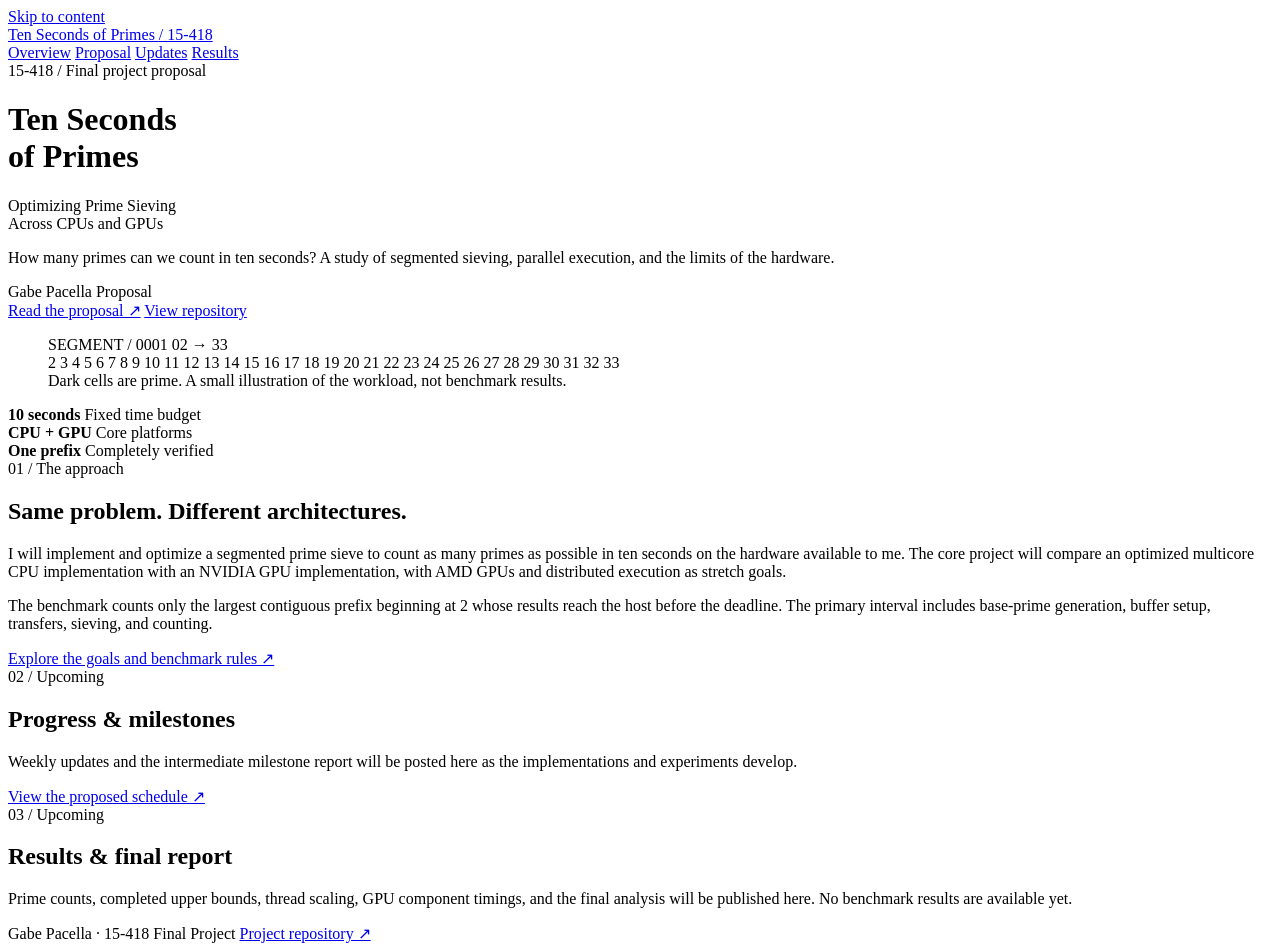
==== index.html @ 46bc1821 "Add Ten Seconds of Primes project homepage Initial HTML structure for the 'Ten Seconds of Primes' pr" ====
<!doctype html>
<html lang="en">
<head>
<meta charset="utf-8">
<meta name="viewport" content="width=device-width, initial-scale=1">
<meta name="description" content="Ten Seconds of Primes: a 15-418 final project investigating segmented prime sieving on multicore CPUs and NVIDIA GPUs.">
<meta name="theme-color" content="#18342e">
<title>Overview | Ten Seconds of Primes</title>
<link rel="stylesheet" href="styles.css">
</head>
<body>
<a class="skip" href="#main">Skip to content</a>
<header>
<div class="wrap">
<a class="brand" href="index.html">Ten Seconds of Primes <span>/ 15-418</span>
</a>
<nav aria-label="Main navigation">
<a href="index.html" aria-current="page">Overview</a>
<a href="proposal.html" >Proposal</a>
<a href="index.html#updates">Updates</a>
<a href="index.html#results">Results</a>
</nav>
</div>
</header>
<main class="wrap" id="main">
<div class="hero hero-grid">
<div>
<div class="eyebrow">15-418 / Final project proposal</div>
<h1>Ten Seconds<br>of Primes</h1>
<p class="subtitle">Optimizing Prime Sieving<br>Across CPUs and GPUs</p>
<p class="lead">How many primes can we count in ten seconds? A study of segmented sieving, parallel execution, and the limits of the hardware.</p>
<div class="meta">
<span>Gabe Pacella</span>
<span class="status">Proposal</span>
</div>
<div class="actions">
<a class="button" href="proposal.html">Read the proposal ↗</a>
<a class="text-link" href="https://github.com/gpack2/15418-final-project">View repository</a>
</div>
</div>
<figure class="sieve" aria-label="Illustration of prime sieving from 2 through 33">
<div class="sieve-head">
<span>SEGMENT / 0001</span>
<span>02 → 33</span>
</div>
<div class="numbers" aria-hidden="true">
<span class="number prime">2</span>
<span class="number prime">3</span>
<span class="number ">4</span>
<span class="number prime">5</span>
<span class="number ">6</span>
<span class="number prime">7</span>
<span class="number ">8</span>
<span class="number ">9</span>
<span class="number ">10</span>
<span class="number prime">11</span>
<span class="number ">12</span>
<span class="number prime">13</span>
<span class="number ">14</span>
<span class="number ">15</span>
<span class="number ">16</span>
<span class="number prime">17</span>
<span class="number ">18</span>
<span class="number prime">19</span>
<span class="number ">20</span>
<span class="number ">21</span>
<span class="number ">22</span>
<span class="number prime">23</span>
<span class="number ">24</span>
<span class="number ">25</span>
<span class="number ">26</span>
<span class="number ">27</span>
<span class="number ">28</span>
<span class="number prime">29</span>
<span class="number ">30</span>
<span class="number prime">31</span>
<span class="number ">32</span>
<span class="number ">33</span>
</div>
<figcaption>Dark cells are prime. A small illustration of the workload, not benchmark results.</figcaption>
</figure>
</div>
<div class="metrics" aria-label="Project scope">
<div class="metric">
<strong>10 seconds</strong>
<span>Fixed time budget</span>
</div>
<div class="metric">
<strong>CPU + GPU</strong>
<span>Core platforms</span>
</div>
<div class="metric">
<strong>One prefix</strong>
<span>Completely verified</span>
</div>
</div>
<div class="grid">
<div class="label">01 / The approach</div>
<div>
<section class="entry">
<h2>Same problem. Different architectures.</h2>
<p>I will implement and optimize a segmented prime sieve to count as many primes as possible in ten seconds on the hardware available to me. The core project will compare an optimized multicore CPU implementation with an NVIDIA GPU implementation, with AMD GPUs and distributed execution as stretch goals.</p>
<p>The benchmark counts only the largest contiguous prefix beginning at 2 whose results reach the host before the deadline. The primary interval includes base-prime generation, buffer setup, transfers, sieving, and counting.</p>
<a class="text-link" href="proposal.html#goals">Explore the goals and benchmark rules ↗</a>
</section>
<section class="entry" id="updates">
<div class="report-tag">02 / Upcoming</div>
<h2>Progress &amp; milestones</h2>
<p>Weekly updates and the intermediate milestone report will be posted here as the implementations and experiments develop.</p>
<a class="text-link" href="proposal.html#schedule">View the proposed schedule ↗</a>
</section>
<section class="entry" id="results">
<div class="report-tag">03 / Upcoming</div>
<h2>Results &amp; final report</h2>
<p>Prime counts, completed upper bounds, thread scaling, GPU component timings, and the final analysis will be published here. No benchmark results are available yet.</p>
</section>
</div>
</div>
</main>
<footer>
<div class="wrap">
<span>Gabe Pacella · 15-418 Final Project</span>
<a href="https://github.com/gpack2/15418-final-project">Project repository ↗</a>
</div>
</footer>
</body>
</html>
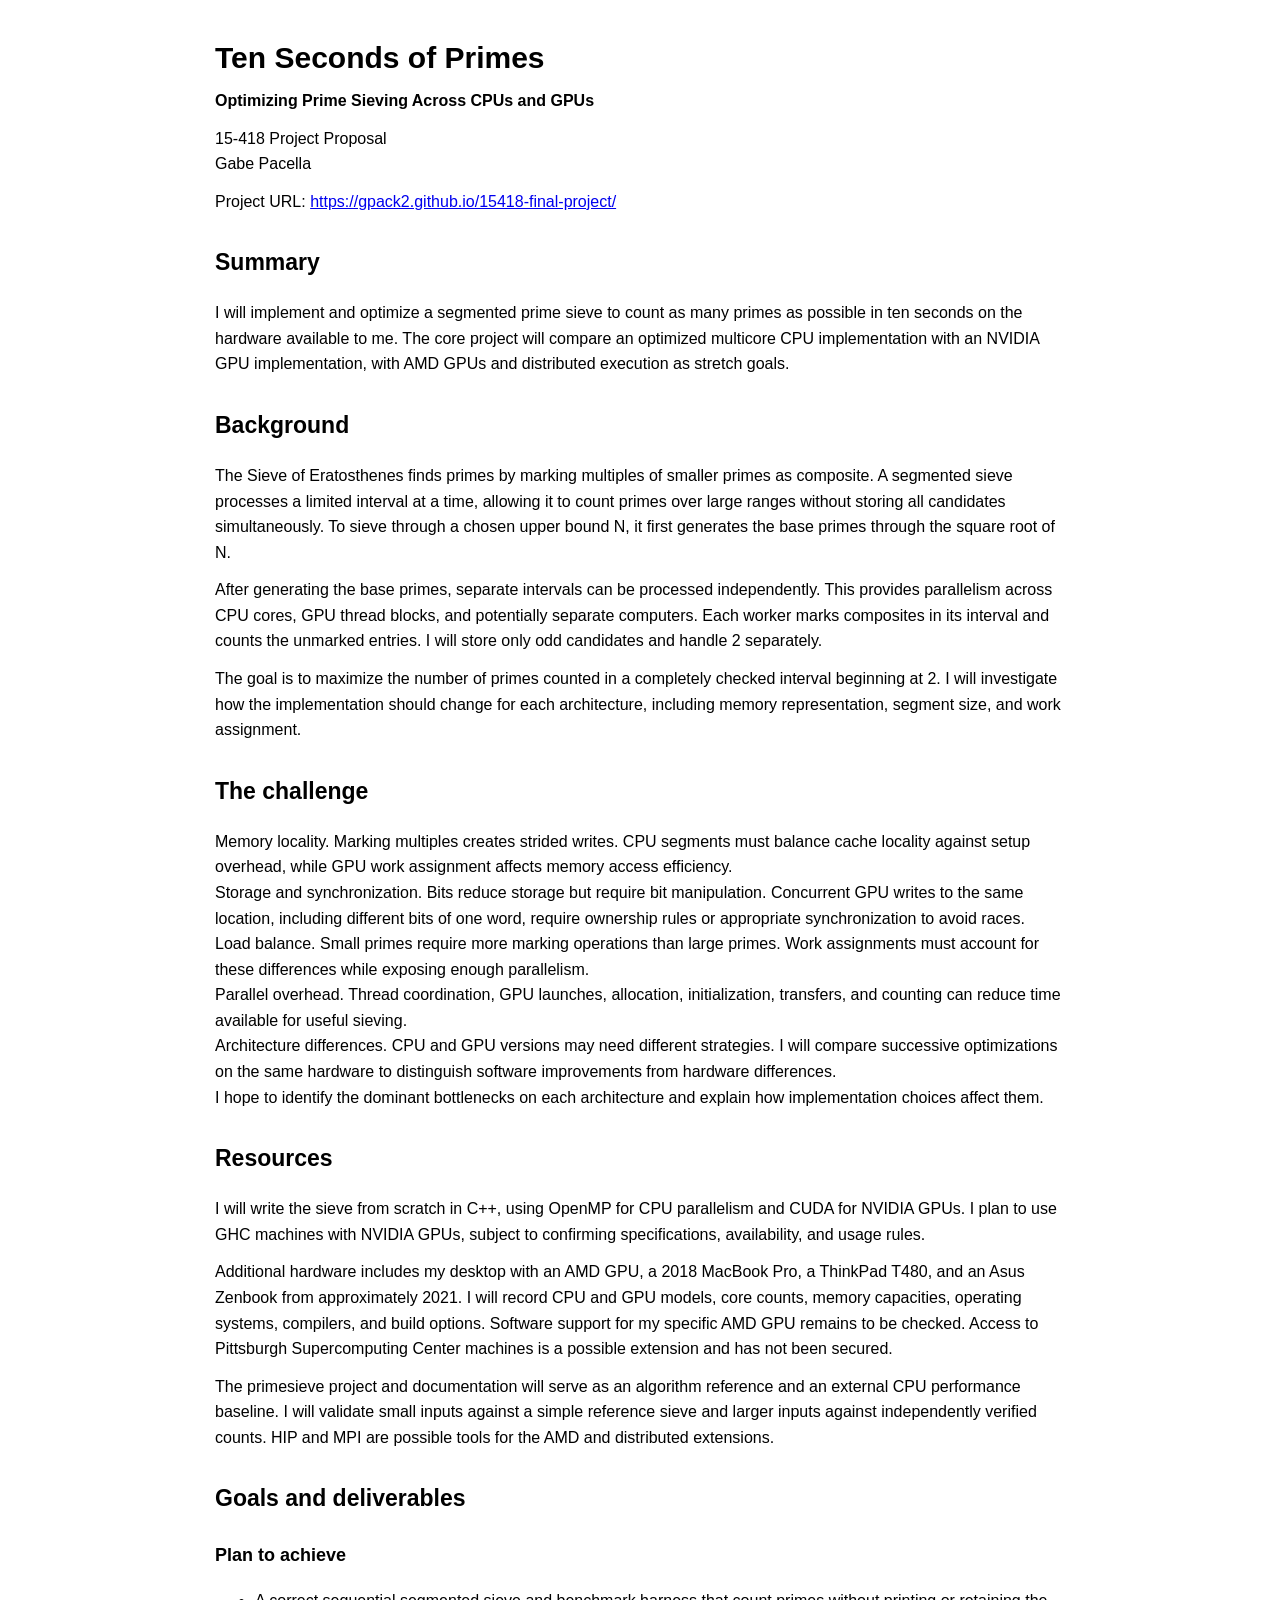
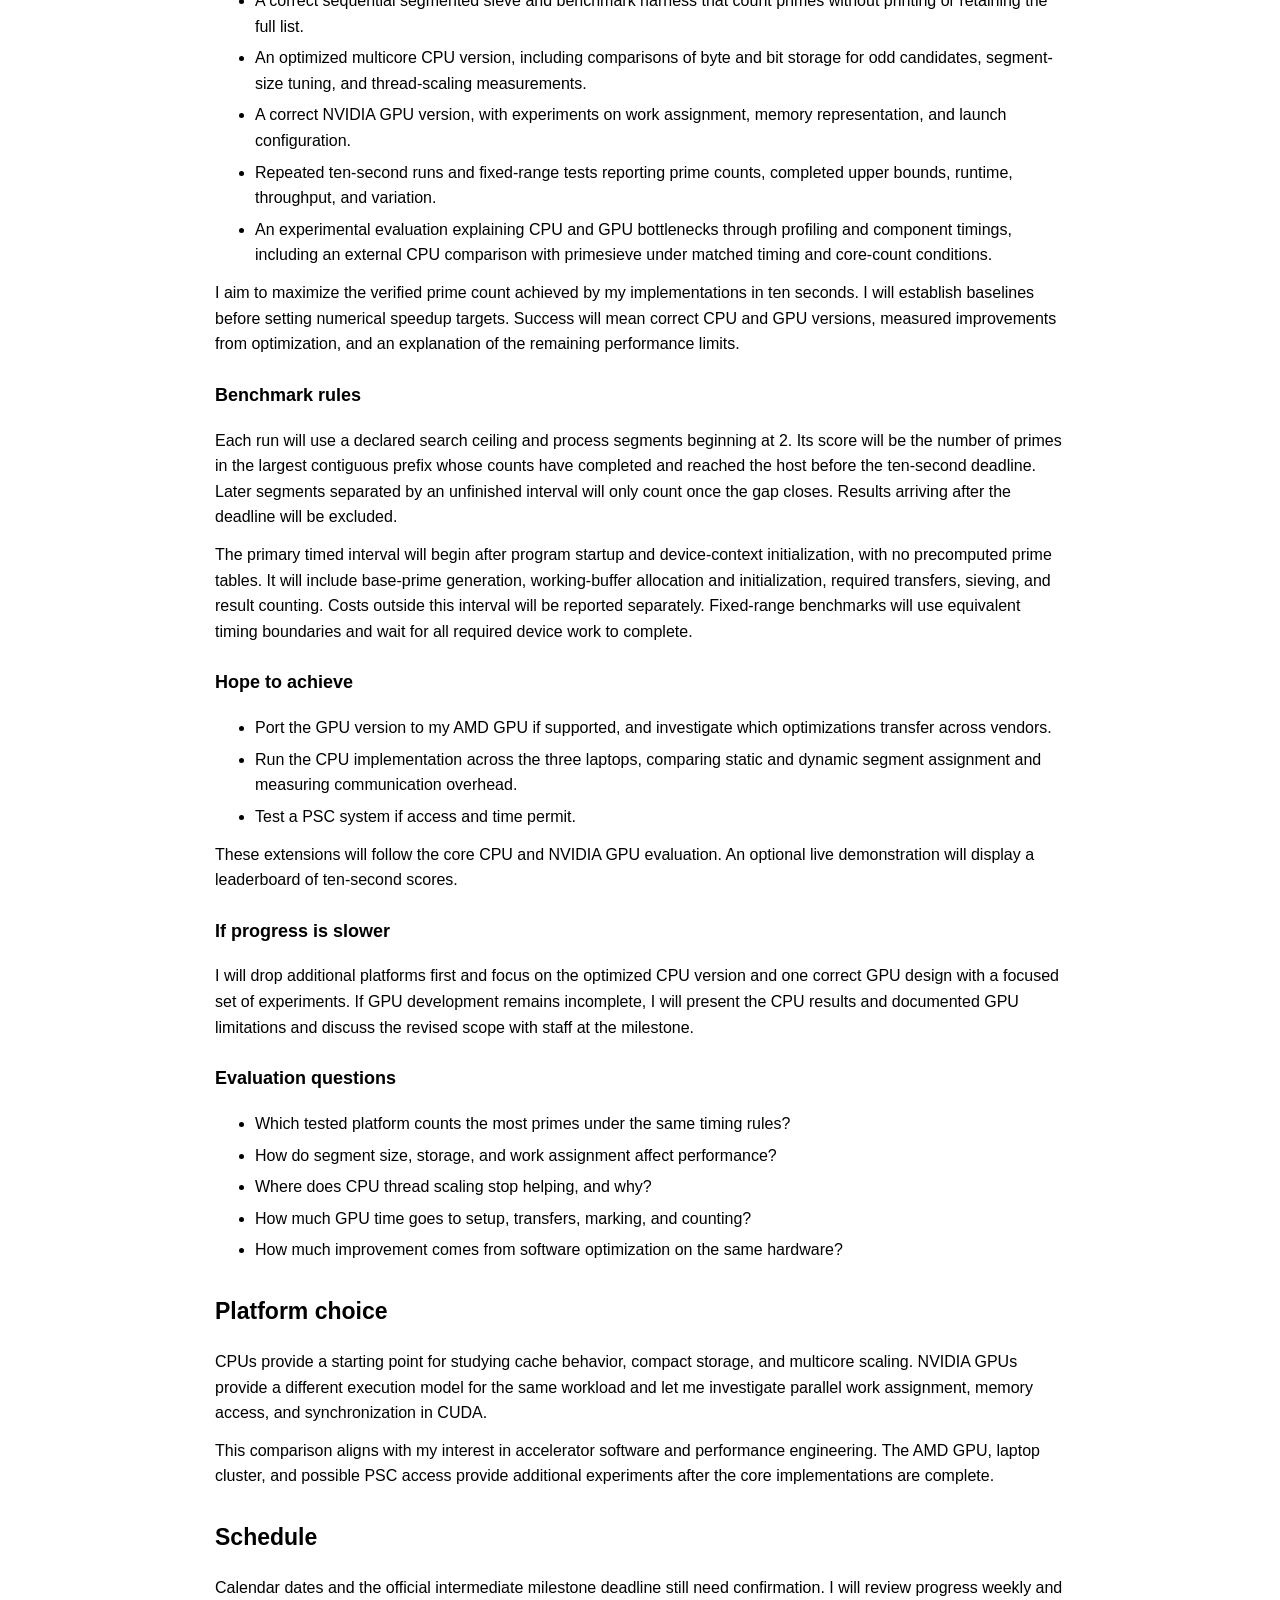
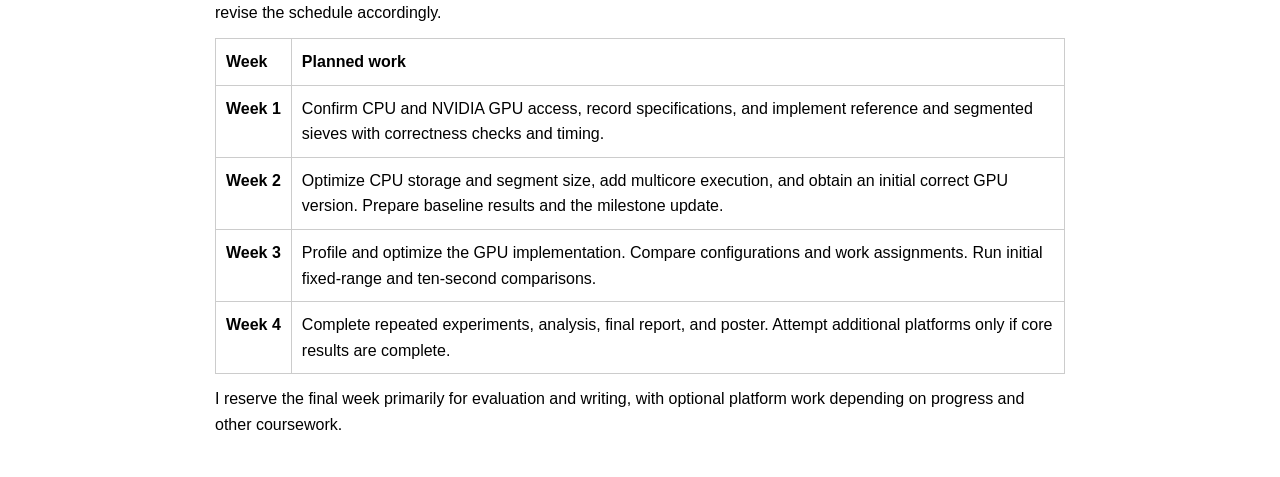
==== commit 8faf20ca: "Simplify website to a single plain white proposal page" ====
--- a/index.html
+++ b/index.html
@@ -3,125 +3,118 @@
 <head>
 <meta charset="utf-8">
 <meta name="viewport" content="width=device-width, initial-scale=1">
-<meta name="description" content="Ten Seconds of Primes: a 15-418 final project investigating segmented prime sieving on multicore CPUs and NVIDIA GPUs.">
-<meta name="theme-color" content="#18342e">
-<title>Overview | Ten Seconds of Primes</title>
-<link rel="stylesheet" href="styles.css">
+<title>Ten Seconds of Primes — 15-418 Project Proposal</title>
+<style>
+body { margin: 40px auto; padding: 0 20px; max-width: 850px; background: #fff; color: #000; font: 16px/1.6 Arial, sans-serif; }
+h1 { font-size: 30px; line-height: 1.2; margin-bottom: 8px; }
+h2 { margin-top: 30px; font-size: 23px; }
+h3 { margin-top: 24px; font-size: 18px; }
+p, ul { margin: 12px 0; }
+li { margin: 6px 0; }
+a { color: #0000ee; overflow-wrap: anywhere; }
+table { width: 100%; border-collapse: collapse; }
+th, td { text-align: left; vertical-align: top; padding: 10px; border: 1px solid #ccc; }
+tbody th { white-space: nowrap; }
+@media (max-width: 600px) { body { margin: 24px auto; } th, td { padding: 6px; } }
+@media print { body { margin: 0; max-width: none; } h2, h3 { break-after: avoid; } tr { break-inside: avoid; } }
+</style>
 </head>
 <body>
-<a class="skip" href="#main">Skip to content</a>
-<header>
-<div class="wrap">
-<a class="brand" href="index.html">Ten Seconds of Primes <span>/ 15-418</span>
-</a>
-<nav aria-label="Main navigation">
-<a href="index.html" aria-current="page">Overview</a>
-<a href="proposal.html" >Proposal</a>
-<a href="index.html#updates">Updates</a>
-<a href="index.html#results">Results</a>
-</nav>
+<h1>Ten Seconds of Primes</h1>
+<p><strong>Optimizing Prime Sieving Across CPUs and GPUs</strong></p>
+<p>15-418 Project Proposal<br>Gabe Pacella</p>
+<p>Project URL: <a href="https://gpack2.github.io/15418-final-project/">https://gpack2.github.io/15418-final-project/</a></p>
+
+<section id="summary">
+<h2>Summary</h2>
+<p>I will implement and optimize a segmented prime sieve to count as many primes as possible in ten seconds on the hardware available to me. The core project will compare an optimized multicore CPU implementation with an NVIDIA GPU implementation, with AMD GPUs and distributed execution as stretch goals.</p>
+</section>
+<section id="background">
+<h2>Background</h2>
+<p>The Sieve of Eratosthenes finds primes by marking multiples of smaller primes as composite. A segmented sieve processes a limited interval at a time, allowing it to count primes over large ranges without storing all candidates simultaneously. To sieve through a chosen upper bound N, it first generates the base primes through the square root of N.</p>
+<p>After generating the base primes, separate intervals can be processed independently. This provides parallelism across CPU cores, GPU thread blocks, and potentially separate computers. Each worker marks composites in its interval and counts the unmarked entries. I will store only odd candidates and handle 2 separately.</p>
+<p>The goal is to maximize the number of primes counted in a completely checked interval beginning at 2. I will investigate how the implementation should change for each architecture, including memory representation, segment size, and work assignment.</p>
+</section>
+<section id="challenge">
+<h2>The challenge</h2>
+<p>Memory locality. Marking multiples creates strided writes. CPU segments must balance cache locality against setup overhead, while GPU work assignment affects memory access efficiency.<br>Storage and synchronization. Bits reduce storage but require bit manipulation. Concurrent GPU writes to the same location, including different bits of one word, require ownership rules or appropriate synchronization to avoid races.<br>Load balance. Small primes require more marking operations than large primes. Work assignments must account for these differences while exposing enough parallelism.<br>Parallel overhead. Thread coordination, GPU launches, allocation, initialization, transfers, and counting can reduce time available for useful sieving.<br>Architecture differences. CPU and GPU versions may need different strategies. I will compare successive optimizations on the same hardware to distinguish software improvements from hardware differences.<br>I hope to identify the dominant bottlenecks on each architecture and explain how implementation choices affect them.</p>
+</section>
+<section id="resources">
+<h2>Resources</h2>
+<p>I will write the sieve from scratch in C++, using OpenMP for CPU parallelism and CUDA for NVIDIA GPUs. I plan to use GHC machines with NVIDIA GPUs, subject to confirming specifications, availability, and usage rules.</p>
+<p>Additional hardware includes my desktop with an AMD GPU, a 2018 MacBook Pro, a ThinkPad T480, and an Asus Zenbook from approximately 2021. I will record CPU and GPU models, core counts, memory capacities, operating systems, compilers, and build options. Software support for my specific AMD GPU remains to be checked. Access to Pittsburgh Supercomputing Center machines is a possible extension and has not been secured.</p>
+<p>The primesieve project and documentation will serve as an algorithm reference and an external CPU performance baseline. I will validate small inputs against a simple reference sieve and larger inputs against independently verified counts. HIP and MPI are possible tools for the AMD and distributed extensions.</p>
+</section>
+<section id="goals">
+<h2>Goals and deliverables</h2>
+<h3>Plan to achieve</h3>
+<ul>
+<li>A correct sequential segmented sieve and benchmark harness that count primes without printing or retaining the full list.</li>
+<li>An optimized multicore CPU version, including comparisons of byte and bit storage for odd candidates, segment-size tuning, and thread-scaling measurements.</li>
+<li>A correct NVIDIA GPU version, with experiments on work assignment, memory representation, and launch configuration.</li>
+<li>Repeated ten-second runs and fixed-range tests reporting prime counts, completed upper bounds, runtime, throughput, and variation.</li>
+<li>An experimental evaluation explaining CPU and GPU bottlenecks through profiling and component timings, including an external CPU comparison with primesieve under matched timing and core-count conditions.</li>
+</ul>
+<p>I aim to maximize the verified prime count achieved by my implementations in ten seconds. I will establish baselines before setting numerical speedup targets. Success will mean correct CPU and GPU versions, measured improvements from optimization, and an explanation of the remaining performance limits.</p>
+<h3>Benchmark rules</h3>
+<p>Each run will use a declared search ceiling and process segments beginning at 2. Its score will be the number of primes in the largest contiguous prefix whose counts have completed and reached the host before the ten-second deadline. Later segments separated by an unfinished interval will only count once the gap closes. Results arriving after the deadline will be excluded.</p>
+<p>The primary timed interval will begin after program startup and device-context initialization, with no precomputed prime tables. It will include base-prime generation, working-buffer allocation and initialization, required transfers, sieving, and result counting. Costs outside this interval will be reported separately. Fixed-range benchmarks will use equivalent timing boundaries and wait for all required device work to complete.</p>
+<h3>Hope to achieve</h3>
+<ul>
+<li>Port the GPU version to my AMD GPU if supported, and investigate which optimizations transfer across vendors.</li>
+<li>Run the CPU implementation across the three laptops, comparing static and dynamic segment assignment and measuring communication overhead.</li>
+<li>Test a PSC system if access and time permit.</li>
+</ul>
+<p>These extensions will follow the core CPU and NVIDIA GPU evaluation. An optional live demonstration will display a leaderboard of ten-second scores.</p>
+<h3>If progress is slower</h3>
+<p>I will drop additional platforms first and focus on the optimized CPU version and one correct GPU design with a focused set of experiments. If GPU development remains incomplete, I will present the CPU results and documented GPU limitations and discuss the revised scope with staff at the milestone.</p>
+<h3>Evaluation questions</h3>
+<ul>
+<li>Which tested platform counts the most primes under the same timing rules?</li>
+<li>How do segment size, storage, and work assignment affect performance?</li>
+<li>Where does CPU thread scaling stop helping, and why?</li>
+<li>How much GPU time goes to setup, transfers, marking, and counting?</li>
+<li>How much improvement comes from software optimization on the same hardware?</li>
+</ul>
+</section>
+<section id="platform">
+<h2>Platform choice</h2>
+<p>CPUs provide a starting point for studying cache behavior, compact storage, and multicore scaling. NVIDIA GPUs provide a different execution model for the same workload and let me investigate parallel work assignment, memory access, and synchronization in CUDA.</p>
+<p>This comparison aligns with my interest in accelerator software and performance engineering. The AMD GPU, laptop cluster, and possible PSC access provide additional experiments after the core implementations are complete.</p>
+</section>
+<section id="schedule">
+<h2>Schedule</h2>
+<p>Calendar dates and the official intermediate milestone deadline still need confirmation. I will review progress weekly and revise the schedule accordingly.</p>
+<div class="table-wrap">
+<table>
+<thead>
+<tr>
+<th scope="col">Week</th>
+<th scope="col">Planned work</th>
+</tr>
+</thead>
+<tbody>
+<tr>
+<th scope="row">Week 1</th>
+<td>Confirm CPU and NVIDIA GPU access, record specifications, and implement reference and segmented sieves with correctness checks and timing.</td>
+</tr>
+<tr>
+<th scope="row">Week 2</th>
+<td>Optimize CPU storage and segment size, add multicore execution, and obtain an initial correct GPU version. Prepare baseline results and the milestone update.</td>
+</tr>
+<tr>
+<th scope="row">Week 3</th>
+<td>Profile and optimize the GPU implementation. Compare configurations and work assignments. Run initial fixed-range and ten-second comparisons.</td>
+</tr>
+<tr>
+<th scope="row">Week 4</th>
+<td>Complete repeated experiments, analysis, final report, and poster. Attempt additional platforms only if core results are complete.</td>
+</tr>
+</tbody>
+</table>
 </div>
-</header>
-<main class="wrap" id="main">
-<div class="hero hero-grid">
-<div>
-<div class="eyebrow">15-418 / Final project proposal</div>
-<h1>Ten Seconds<br>of Primes</h1>
-<p class="subtitle">Optimizing Prime Sieving<br>Across CPUs and GPUs</p>
-<p class="lead">How many primes can we count in ten seconds? A study of segmented sieving, parallel execution, and the limits of the hardware.</p>
-<div class="meta">
-<span>Gabe Pacella</span>
-<span class="status">Proposal</span>
-</div>
-<div class="actions">
-<a class="button" href="proposal.html">Read the proposal ↗</a>
-<a class="text-link" href="https://github.com/gpack2/15418-final-project">View repository</a>
-</div>
-</div>
-<figure class="sieve" aria-label="Illustration of prime sieving from 2 through 33">
-<div class="sieve-head">
-<span>SEGMENT / 0001</span>
-<span>02 → 33</span>
-</div>
-<div class="numbers" aria-hidden="true">
-<span class="number prime">2</span>
-<span class="number prime">3</span>
-<span class="number ">4</span>
-<span class="number prime">5</span>
-<span class="number ">6</span>
-<span class="number prime">7</span>
-<span class="number ">8</span>
-<span class="number ">9</span>
-<span class="number ">10</span>
-<span class="number prime">11</span>
-<span class="number ">12</span>
-<span class="number prime">13</span>
-<span class="number ">14</span>
-<span class="number ">15</span>
-<span class="number ">16</span>
-<span class="number prime">17</span>
-<span class="number ">18</span>
-<span class="number prime">19</span>
-<span class="number ">20</span>
-<span class="number ">21</span>
-<span class="number ">22</span>
-<span class="number prime">23</span>
-<span class="number ">24</span>
-<span class="number ">25</span>
-<span class="number ">26</span>
-<span class="number ">27</span>
-<span class="number ">28</span>
-<span class="number prime">29</span>
-<span class="number ">30</span>
-<span class="number prime">31</span>
-<span class="number ">32</span>
-<span class="number ">33</span>
-</div>
-<figcaption>Dark cells are prime. A small illustration of the workload, not benchmark results.</figcaption>
-</figure>
-</div>
-<div class="metrics" aria-label="Project scope">
-<div class="metric">
-<strong>10 seconds</strong>
-<span>Fixed time budget</span>
-</div>
-<div class="metric">
-<strong>CPU + GPU</strong>
-<span>Core platforms</span>
-</div>
-<div class="metric">
-<strong>One prefix</strong>
-<span>Completely verified</span>
-</div>
-</div>
-<div class="grid">
-<div class="label">01 / The approach</div>
-<div>
-<section class="entry">
-<h2>Same problem. Different architectures.</h2>
-<p>I will implement and optimize a segmented prime sieve to count as many primes as possible in ten seconds on the hardware available to me. The core project will compare an optimized multicore CPU implementation with an NVIDIA GPU implementation, with AMD GPUs and distributed execution as stretch goals.</p>
-<p>The benchmark counts only the largest contiguous prefix beginning at 2 whose results reach the host before the deadline. The primary interval includes base-prime generation, buffer setup, transfers, sieving, and counting.</p>
-<a class="text-link" href="proposal.html#goals">Explore the goals and benchmark rules ↗</a>
+<p>I reserve the final week primarily for evaluation and writing, with optional platform work depending on progress and other coursework.</p>
 </section>
-<section class="entry" id="updates">
-<div class="report-tag">02 / Upcoming</div>
-<h2>Progress &amp; milestones</h2>
-<p>Weekly updates and the intermediate milestone report will be posted here as the implementations and experiments develop.</p>
-<a class="text-link" href="proposal.html#schedule">View the proposed schedule ↗</a>
-</section>
-<section class="entry" id="results">
-<div class="report-tag">03 / Upcoming</div>
-<h2>Results &amp; final report</h2>
-<p>Prime counts, completed upper bounds, thread scaling, GPU component timings, and the final analysis will be published here. No benchmark results are available yet.</p>
-</section>
-</div>
-</div>
-</main>
-<footer>
-<div class="wrap">
-<span>Gabe Pacella · 15-418 Final Project</span>
-<a href="https://github.com/gpack2/15418-final-project">Project repository ↗</a>
-</div>
-</footer>
+
 </body>
 </html>
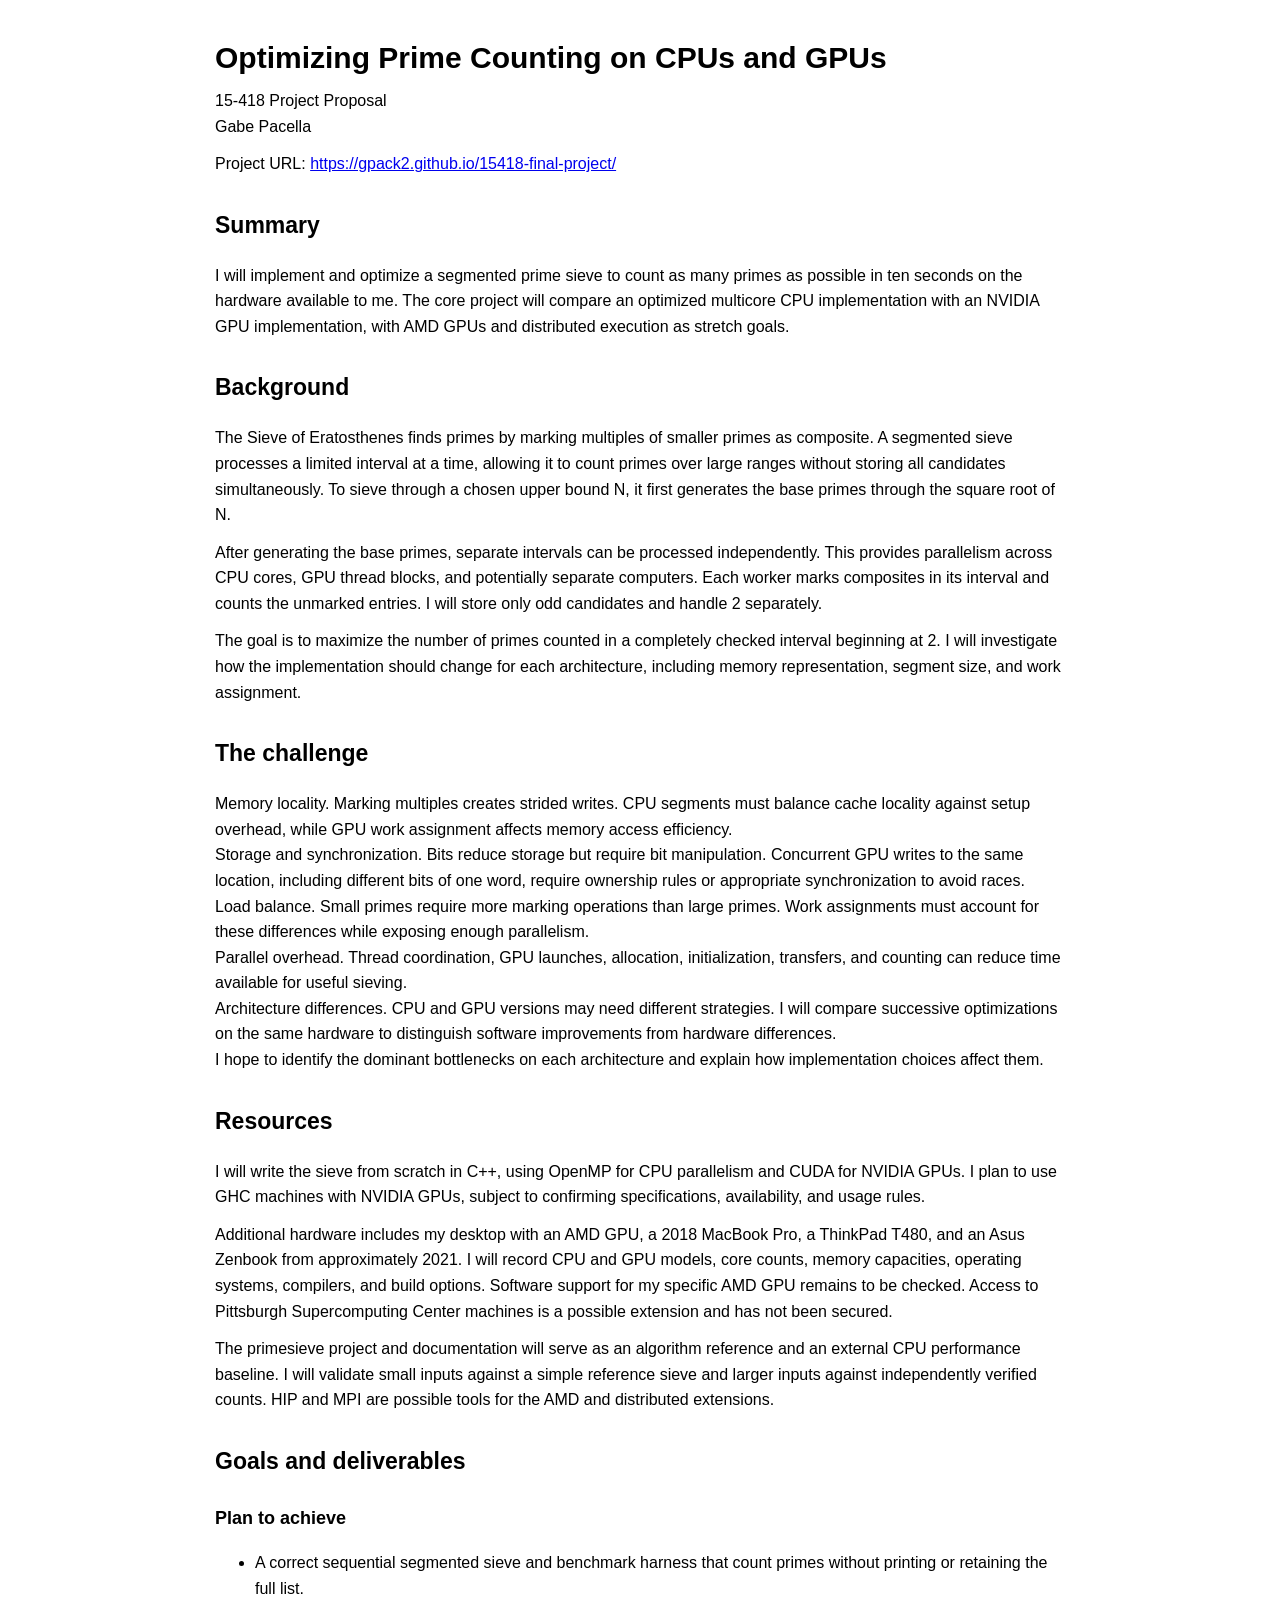
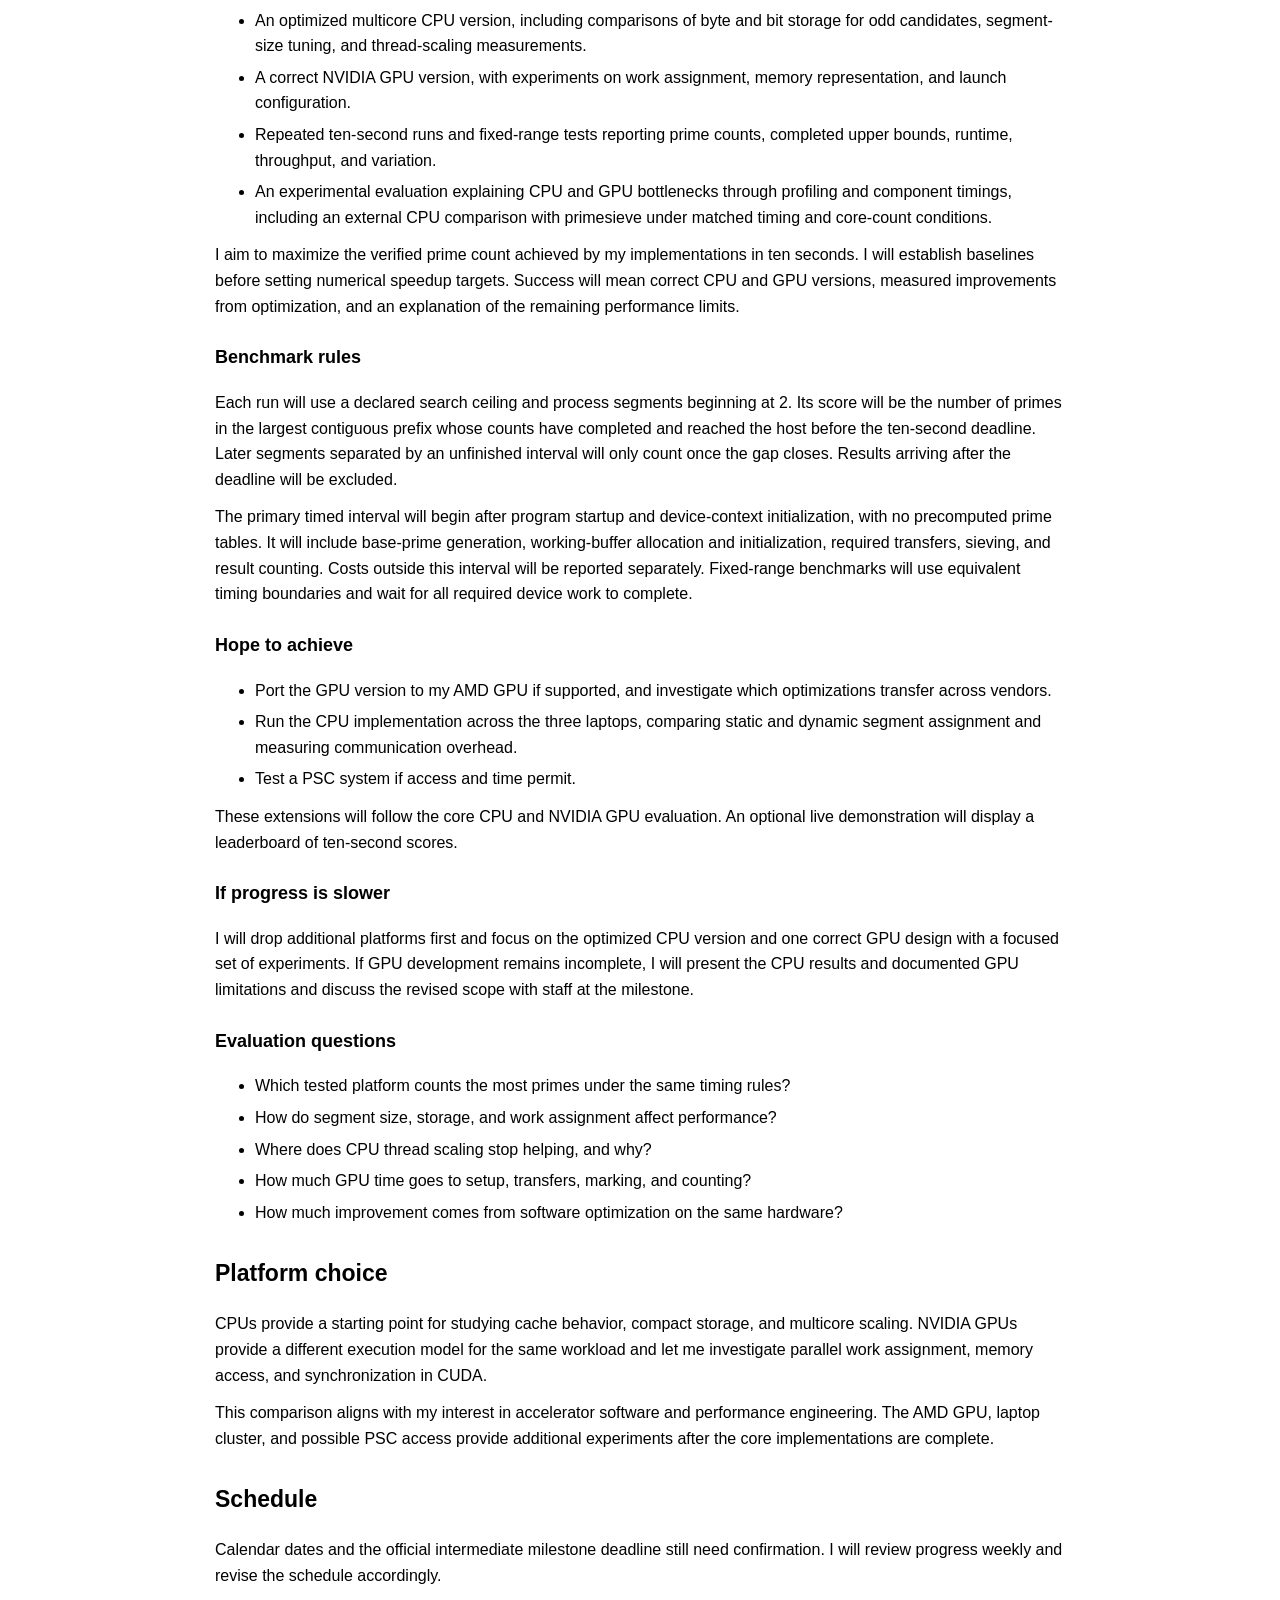
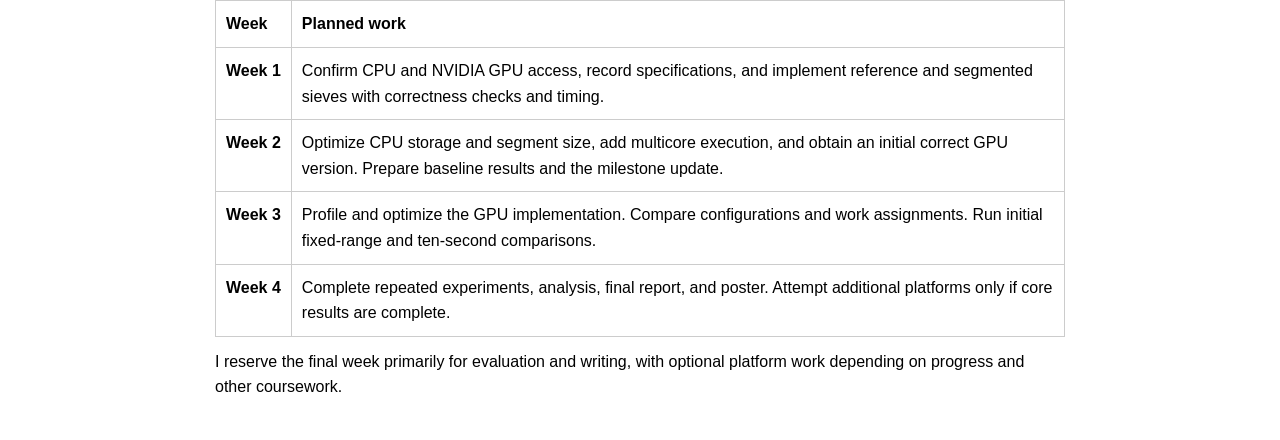
==== commit e9df00eb: "Rename proposal to Optimizing Prime Counting on CPUs and GPUs" ====
--- a/index.html
+++ b/index.html
@@ -3,7 +3,7 @@
 <head>
 <meta charset="utf-8">
 <meta name="viewport" content="width=device-width, initial-scale=1">
-<title>Ten Seconds of Primes — 15-418 Project Proposal</title>
+<title>Optimizing Prime Counting on CPUs and GPUs — 15-418 Project Proposal</title>
 <style>
 body { margin: 40px auto; padding: 0 20px; max-width: 850px; background: #fff; color: #000; font: 16px/1.6 Arial, sans-serif; }
 h1 { font-size: 30px; line-height: 1.2; margin-bottom: 8px; }
@@ -20,8 +20,7 @@
 </style>
 </head>
 <body>
-<h1>Ten Seconds of Primes</h1>
-<p><strong>Optimizing Prime Sieving Across CPUs and GPUs</strong></p>
+<h1>Optimizing Prime Counting on CPUs and GPUs</h1>
 <p>15-418 Project Proposal<br>Gabe Pacella</p>
 <p>Project URL: <a href="https://gpack2.github.io/15418-final-project/">https://gpack2.github.io/15418-final-project/</a></p>
 
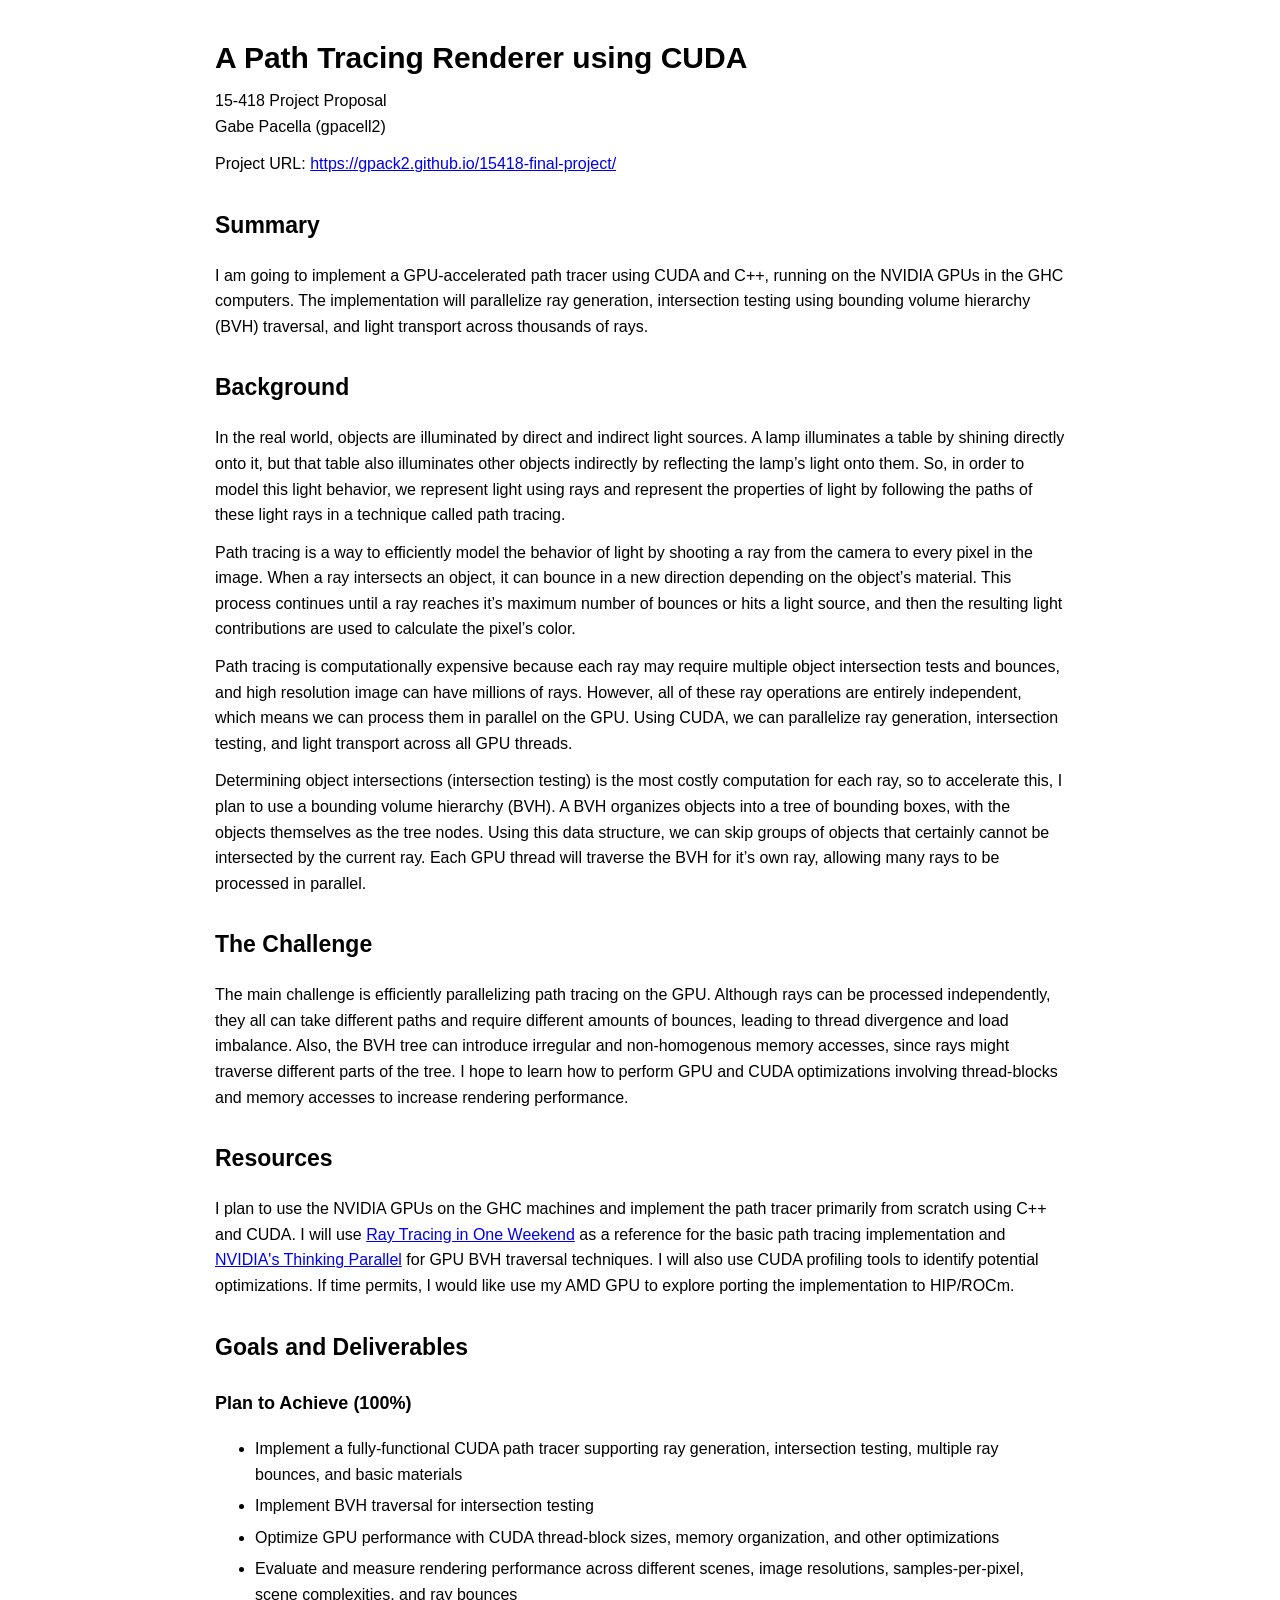
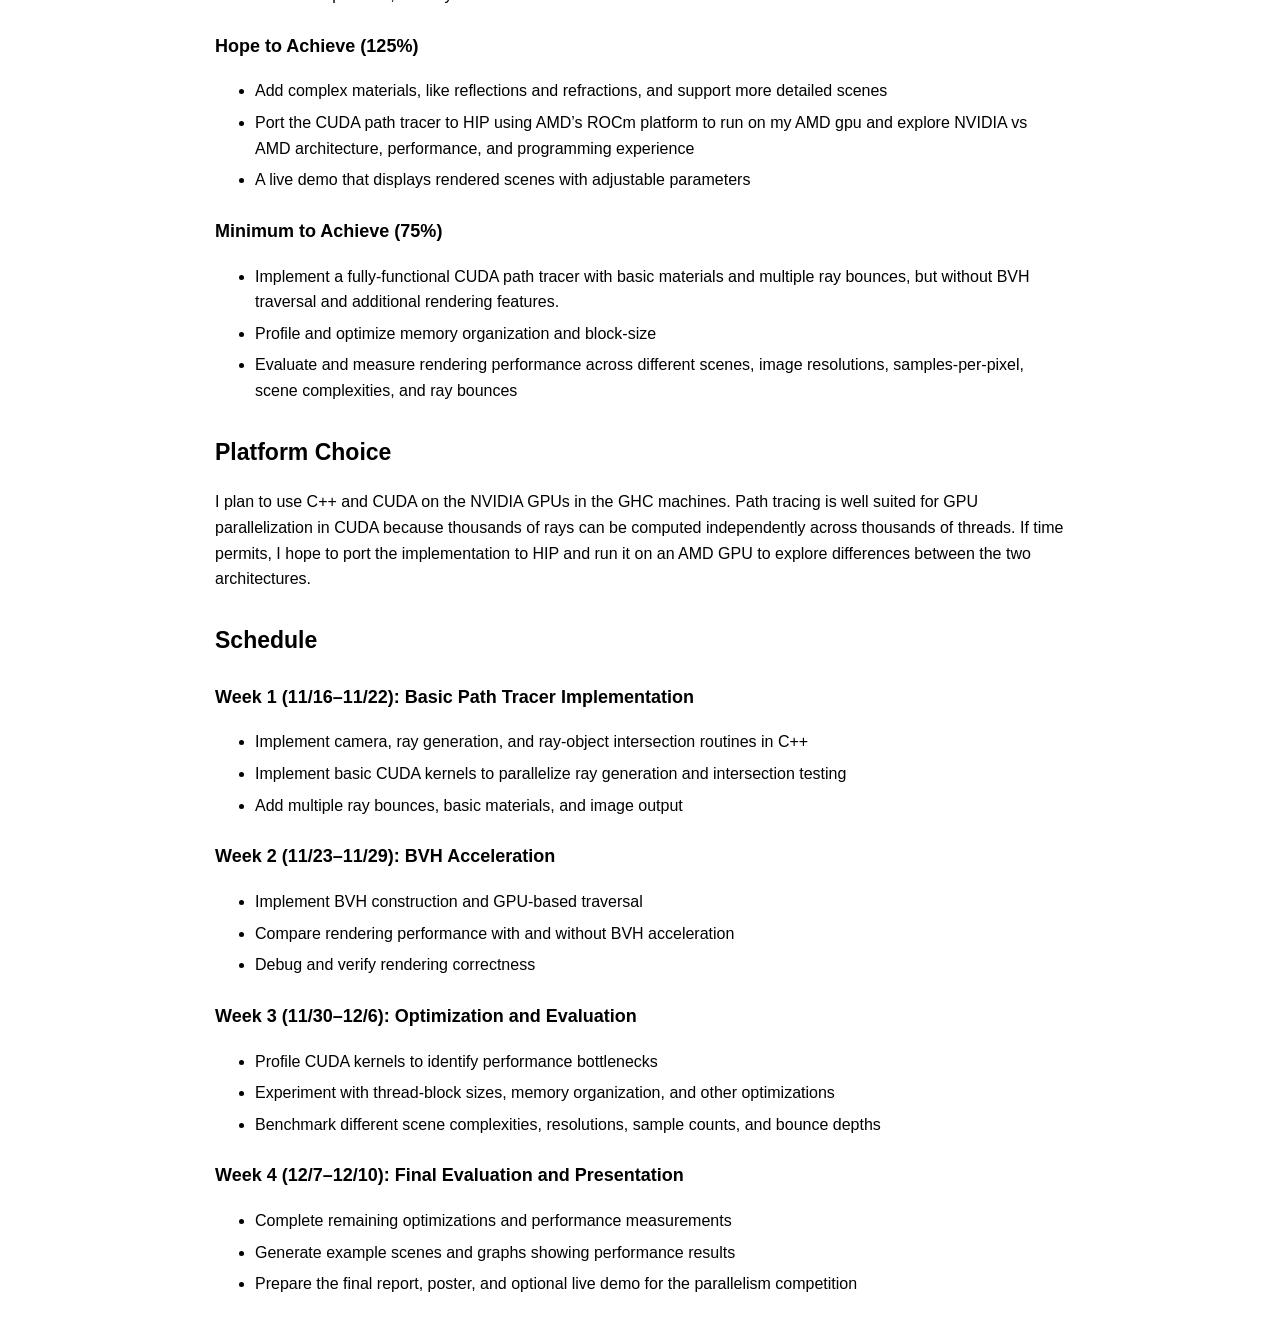
==== commit e5914ca9: "Publish CUDA path tracer project proposal" ====
--- a/index.html
+++ b/index.html
@@ -3,7 +3,7 @@
 <head>
 <meta charset="utf-8">
 <meta name="viewport" content="width=device-width, initial-scale=1">
-<title>Optimizing Prime Counting on CPUs and GPUs — 15-418 Project Proposal</title>
+<title>A Path Tracing Renderer using CUDA — 15-418 Project Proposal</title>
 <style>
 body { margin: 40px auto; padding: 0 20px; max-width: 850px; background: #fff; color: #000; font: 16px/1.6 Arial, sans-serif; }
 h1 { font-size: 30px; line-height: 1.2; margin-bottom: 8px; }
@@ -20,100 +20,82 @@
 </style>
 </head>
 <body>
-<h1>Optimizing Prime Counting on CPUs and GPUs</h1>
-<p>15-418 Project Proposal<br>Gabe Pacella</p>
+<main>
+<h1>A Path Tracing Renderer using CUDA</h1>
+<p>15-418 Project Proposal<br>Gabe Pacella (gpacell2)</p>
 <p>Project URL: <a href="https://gpack2.github.io/15418-final-project/">https://gpack2.github.io/15418-final-project/</a></p>
-
 <section id="summary">
 <h2>Summary</h2>
-<p>I will implement and optimize a segmented prime sieve to count as many primes as possible in ten seconds on the hardware available to me. The core project will compare an optimized multicore CPU implementation with an NVIDIA GPU implementation, with AMD GPUs and distributed execution as stretch goals.</p>
+<p>I am going to implement a GPU-accelerated path tracer using CUDA and C++, running on the NVIDIA GPUs in the GHC computers. The implementation will parallelize ray generation, intersection testing using bounding volume hierarchy (BVH) traversal, and light transport across thousands of rays.</p>
 </section>
 <section id="background">
 <h2>Background</h2>
-<p>The Sieve of Eratosthenes finds primes by marking multiples of smaller primes as composite. A segmented sieve processes a limited interval at a time, allowing it to count primes over large ranges without storing all candidates simultaneously. To sieve through a chosen upper bound N, it first generates the base primes through the square root of N.</p>
-<p>After generating the base primes, separate intervals can be processed independently. This provides parallelism across CPU cores, GPU thread blocks, and potentially separate computers. Each worker marks composites in its interval and counts the unmarked entries. I will store only odd candidates and handle 2 separately.</p>
-<p>The goal is to maximize the number of primes counted in a completely checked interval beginning at 2. I will investigate how the implementation should change for each architecture, including memory representation, segment size, and work assignment.</p>
+<p>In the real world, objects are illuminated by direct and indirect light sources. A lamp illuminates a table by shining directly onto it, but that table also illuminates other objects indirectly by reflecting the lamp’s light onto them. So, in order to model this light behavior, we represent light using rays and represent the properties of light by following the paths of these light rays in a technique called path tracing.</p>
+<p>Path tracing is a way to efficiently model the behavior of light by shooting a ray from the camera to every pixel in the image. When a ray intersects an object, it can bounce in a new direction depending on the object’s material. This process continues until a ray reaches it’s maximum number of bounces or hits a light source, and then the resulting light contributions are used to calculate the pixel’s color.</p>
+<p>Path tracing is computationally expensive because each ray may require multiple object intersection tests and bounces, and high resolution image can have millions of rays. However, all of these ray operations are entirely independent, which means we can process them in parallel on the GPU. Using CUDA, we can parallelize ray generation, intersection testing, and light transport across all GPU threads.</p>
+<p>Determining object intersections (intersection testing) is the most costly computation for each ray, so to accelerate this, I plan to use a bounding volume hierarchy (BVH). A BVH organizes objects into a tree of bounding boxes, with the objects themselves as the tree nodes. Using this data structure, we can skip groups of objects that certainly cannot be intersected by the current ray. Each GPU thread will traverse the BVH for it’s own ray, allowing many rays to be processed in parallel.</p>
 </section>
 <section id="challenge">
-<h2>The challenge</h2>
-<p>Memory locality. Marking multiples creates strided writes. CPU segments must balance cache locality against setup overhead, while GPU work assignment affects memory access efficiency.<br>Storage and synchronization. Bits reduce storage but require bit manipulation. Concurrent GPU writes to the same location, including different bits of one word, require ownership rules or appropriate synchronization to avoid races.<br>Load balance. Small primes require more marking operations than large primes. Work assignments must account for these differences while exposing enough parallelism.<br>Parallel overhead. Thread coordination, GPU launches, allocation, initialization, transfers, and counting can reduce time available for useful sieving.<br>Architecture differences. CPU and GPU versions may need different strategies. I will compare successive optimizations on the same hardware to distinguish software improvements from hardware differences.<br>I hope to identify the dominant bottlenecks on each architecture and explain how implementation choices affect them.</p>
+<h2>The Challenge</h2>
+<p>The main challenge is efficiently parallelizing path tracing on the GPU. Although rays can be processed independently, they all can take different paths and require different amounts of bounces, leading to thread divergence and load imbalance. Also, the BVH tree can introduce irregular and non-homogenous memory accesses, since rays might traverse different parts of the tree. I hope to learn how to perform GPU and CUDA optimizations involving thread-blocks and memory accesses to increase rendering performance.</p>
 </section>
 <section id="resources">
 <h2>Resources</h2>
-<p>I will write the sieve from scratch in C++, using OpenMP for CPU parallelism and CUDA for NVIDIA GPUs. I plan to use GHC machines with NVIDIA GPUs, subject to confirming specifications, availability, and usage rules.</p>
-<p>Additional hardware includes my desktop with an AMD GPU, a 2018 MacBook Pro, a ThinkPad T480, and an Asus Zenbook from approximately 2021. I will record CPU and GPU models, core counts, memory capacities, operating systems, compilers, and build options. Software support for my specific AMD GPU remains to be checked. Access to Pittsburgh Supercomputing Center machines is a possible extension and has not been secured.</p>
-<p>The primesieve project and documentation will serve as an algorithm reference and an external CPU performance baseline. I will validate small inputs against a simple reference sieve and larger inputs against independently verified counts. HIP and MPI are possible tools for the AMD and distributed extensions.</p>
+<p>I plan to use the NVIDIA GPUs on the GHC machines and implement the path tracer primarily from scratch using C++ and CUDA. I will use <a href="https://raytracing.github.io/books/RayTracingInOneWeekend.html">Ray Tracing in One Weekend</a> as a reference for the basic path tracing implementation and <a href="https://developer.nvidia.com/blog/thinking-parallel-part-ii-tree-traversal-gpu/">NVIDIA&#x27;s Thinking Parallel</a> for GPU BVH traversal techniques. I will also use CUDA profiling tools to identify potential optimizations. If time permits, I would like use my AMD GPU to explore porting the implementation to HIP/ROCm.</p>
 </section>
 <section id="goals">
-<h2>Goals and deliverables</h2>
-<h3>Plan to achieve</h3>
+<h2>Goals and Deliverables</h2>
+<h3>Plan to Achieve (100%)</h3>
 <ul>
-<li>A correct sequential segmented sieve and benchmark harness that count primes without printing or retaining the full list.</li>
-<li>An optimized multicore CPU version, including comparisons of byte and bit storage for odd candidates, segment-size tuning, and thread-scaling measurements.</li>
-<li>A correct NVIDIA GPU version, with experiments on work assignment, memory representation, and launch configuration.</li>
-<li>Repeated ten-second runs and fixed-range tests reporting prime counts, completed upper bounds, runtime, throughput, and variation.</li>
-<li>An experimental evaluation explaining CPU and GPU bottlenecks through profiling and component timings, including an external CPU comparison with primesieve under matched timing and core-count conditions.</li>
+<li>Implement a fully-functional CUDA path tracer supporting ray generation, intersection testing, multiple ray bounces, and basic materials</li>
+<li>Implement BVH traversal for intersection testing</li>
+<li>Optimize GPU performance with CUDA thread-block sizes, memory organization, and other optimizations</li>
+<li>Evaluate and measure rendering performance across different scenes, image resolutions, samples-per-pixel, scene complexities, and ray bounces</li>
 </ul>
-<p>I aim to maximize the verified prime count achieved by my implementations in ten seconds. I will establish baselines before setting numerical speedup targets. Success will mean correct CPU and GPU versions, measured improvements from optimization, and an explanation of the remaining performance limits.</p>
-<h3>Benchmark rules</h3>
-<p>Each run will use a declared search ceiling and process segments beginning at 2. Its score will be the number of primes in the largest contiguous prefix whose counts have completed and reached the host before the ten-second deadline. Later segments separated by an unfinished interval will only count once the gap closes. Results arriving after the deadline will be excluded.</p>
-<p>The primary timed interval will begin after program startup and device-context initialization, with no precomputed prime tables. It will include base-prime generation, working-buffer allocation and initialization, required transfers, sieving, and result counting. Costs outside this interval will be reported separately. Fixed-range benchmarks will use equivalent timing boundaries and wait for all required device work to complete.</p>
-<h3>Hope to achieve</h3>
+<h3>Hope to Achieve (125%)</h3>
 <ul>
-<li>Port the GPU version to my AMD GPU if supported, and investigate which optimizations transfer across vendors.</li>
-<li>Run the CPU implementation across the three laptops, comparing static and dynamic segment assignment and measuring communication overhead.</li>
-<li>Test a PSC system if access and time permit.</li>
+<li>Add complex materials, like reflections and refractions, and support more detailed scenes</li>
+<li>Port the CUDA path tracer to HIP using AMD’s ROCm platform to run on my AMD gpu and explore NVIDIA vs AMD architecture, performance, and programming experience</li>
+<li>A live demo that displays rendered scenes with adjustable parameters</li>
 </ul>
-<p>These extensions will follow the core CPU and NVIDIA GPU evaluation. An optional live demonstration will display a leaderboard of ten-second scores.</p>
-<h3>If progress is slower</h3>
-<p>I will drop additional platforms first and focus on the optimized CPU version and one correct GPU design with a focused set of experiments. If GPU development remains incomplete, I will present the CPU results and documented GPU limitations and discuss the revised scope with staff at the milestone.</p>
-<h3>Evaluation questions</h3>
+<h3>Minimum to Achieve (75%)</h3>
 <ul>
-<li>Which tested platform counts the most primes under the same timing rules?</li>
-<li>How do segment size, storage, and work assignment affect performance?</li>
-<li>Where does CPU thread scaling stop helping, and why?</li>
-<li>How much GPU time goes to setup, transfers, marking, and counting?</li>
-<li>How much improvement comes from software optimization on the same hardware?</li>
+<li>Implement a fully-functional CUDA path tracer with basic materials and multiple ray bounces, but without BVH traversal and additional rendering features.</li>
+<li>Profile and optimize memory organization and block-size</li>
+<li>Evaluate and measure rendering performance across different scenes, image resolutions, samples-per-pixel, scene complexities, and ray bounces</li>
 </ul>
 </section>
 <section id="platform">
-<h2>Platform choice</h2>
-<p>CPUs provide a starting point for studying cache behavior, compact storage, and multicore scaling. NVIDIA GPUs provide a different execution model for the same workload and let me investigate parallel work assignment, memory access, and synchronization in CUDA.</p>
-<p>This comparison aligns with my interest in accelerator software and performance engineering. The AMD GPU, laptop cluster, and possible PSC access provide additional experiments after the core implementations are complete.</p>
+<h2>Platform Choice</h2>
+<p>I plan to use C++ and CUDA on the NVIDIA GPUs in the GHC machines. Path tracing is well suited for GPU parallelization in CUDA because thousands of rays can be computed independently across thousands of threads. If time permits, I hope to port the implementation to HIP and run it on an AMD GPU to explore differences between the two architectures.</p>
 </section>
 <section id="schedule">
 <h2>Schedule</h2>
-<p>Calendar dates and the official intermediate milestone deadline still need confirmation. I will review progress weekly and revise the schedule accordingly.</p>
-<div class="table-wrap">
-<table>
-<thead>
-<tr>
-<th scope="col">Week</th>
-<th scope="col">Planned work</th>
-</tr>
-</thead>
-<tbody>
-<tr>
-<th scope="row">Week 1</th>
-<td>Confirm CPU and NVIDIA GPU access, record specifications, and implement reference and segmented sieves with correctness checks and timing.</td>
-</tr>
-<tr>
-<th scope="row">Week 2</th>
-<td>Optimize CPU storage and segment size, add multicore execution, and obtain an initial correct GPU version. Prepare baseline results and the milestone update.</td>
-</tr>
-<tr>
-<th scope="row">Week 3</th>
-<td>Profile and optimize the GPU implementation. Compare configurations and work assignments. Run initial fixed-range and ten-second comparisons.</td>
-</tr>
-<tr>
-<th scope="row">Week 4</th>
-<td>Complete repeated experiments, analysis, final report, and poster. Attempt additional platforms only if core results are complete.</td>
-</tr>
-</tbody>
-</table>
-</div>
-<p>I reserve the final week primarily for evaluation and writing, with optional platform work depending on progress and other coursework.</p>
+<h3>Week 1 (11/16–11/22): Basic Path Tracer Implementation</h3>
+<ul>
+<li>Implement camera, ray generation, and ray-object intersection routines in C++</li>
+<li>Implement basic CUDA kernels to parallelize ray generation and intersection testing</li>
+<li>Add multiple ray bounces, basic materials, and image output</li>
+</ul>
+<h3>Week 2 (11/23–11/29): BVH Acceleration</h3>
+<ul>
+<li>Implement BVH construction and GPU-based traversal</li>
+<li>Compare rendering performance with and without BVH acceleration</li>
+<li>Debug and verify rendering correctness</li>
+</ul>
+<h3>Week 3 (11/30–12/6): Optimization and Evaluation</h3>
+<ul>
+<li>Profile CUDA kernels to identify performance bottlenecks</li>
+<li>Experiment with thread-block sizes, memory organization, and other optimizations</li>
+<li>Benchmark different scene complexities, resolutions, sample counts, and bounce depths</li>
+</ul>
+<h3>Week 4 (12/7–12/10): Final Evaluation and Presentation</h3>
+<ul>
+<li>Complete remaining optimizations and performance measurements</li>
+<li>Generate example scenes and graphs showing performance results</li>
+<li>Prepare the final report, poster, and optional live demo for the parallelism competition</li>
+</ul>
 </section>
-
+</main>
 </body>
 </html>
